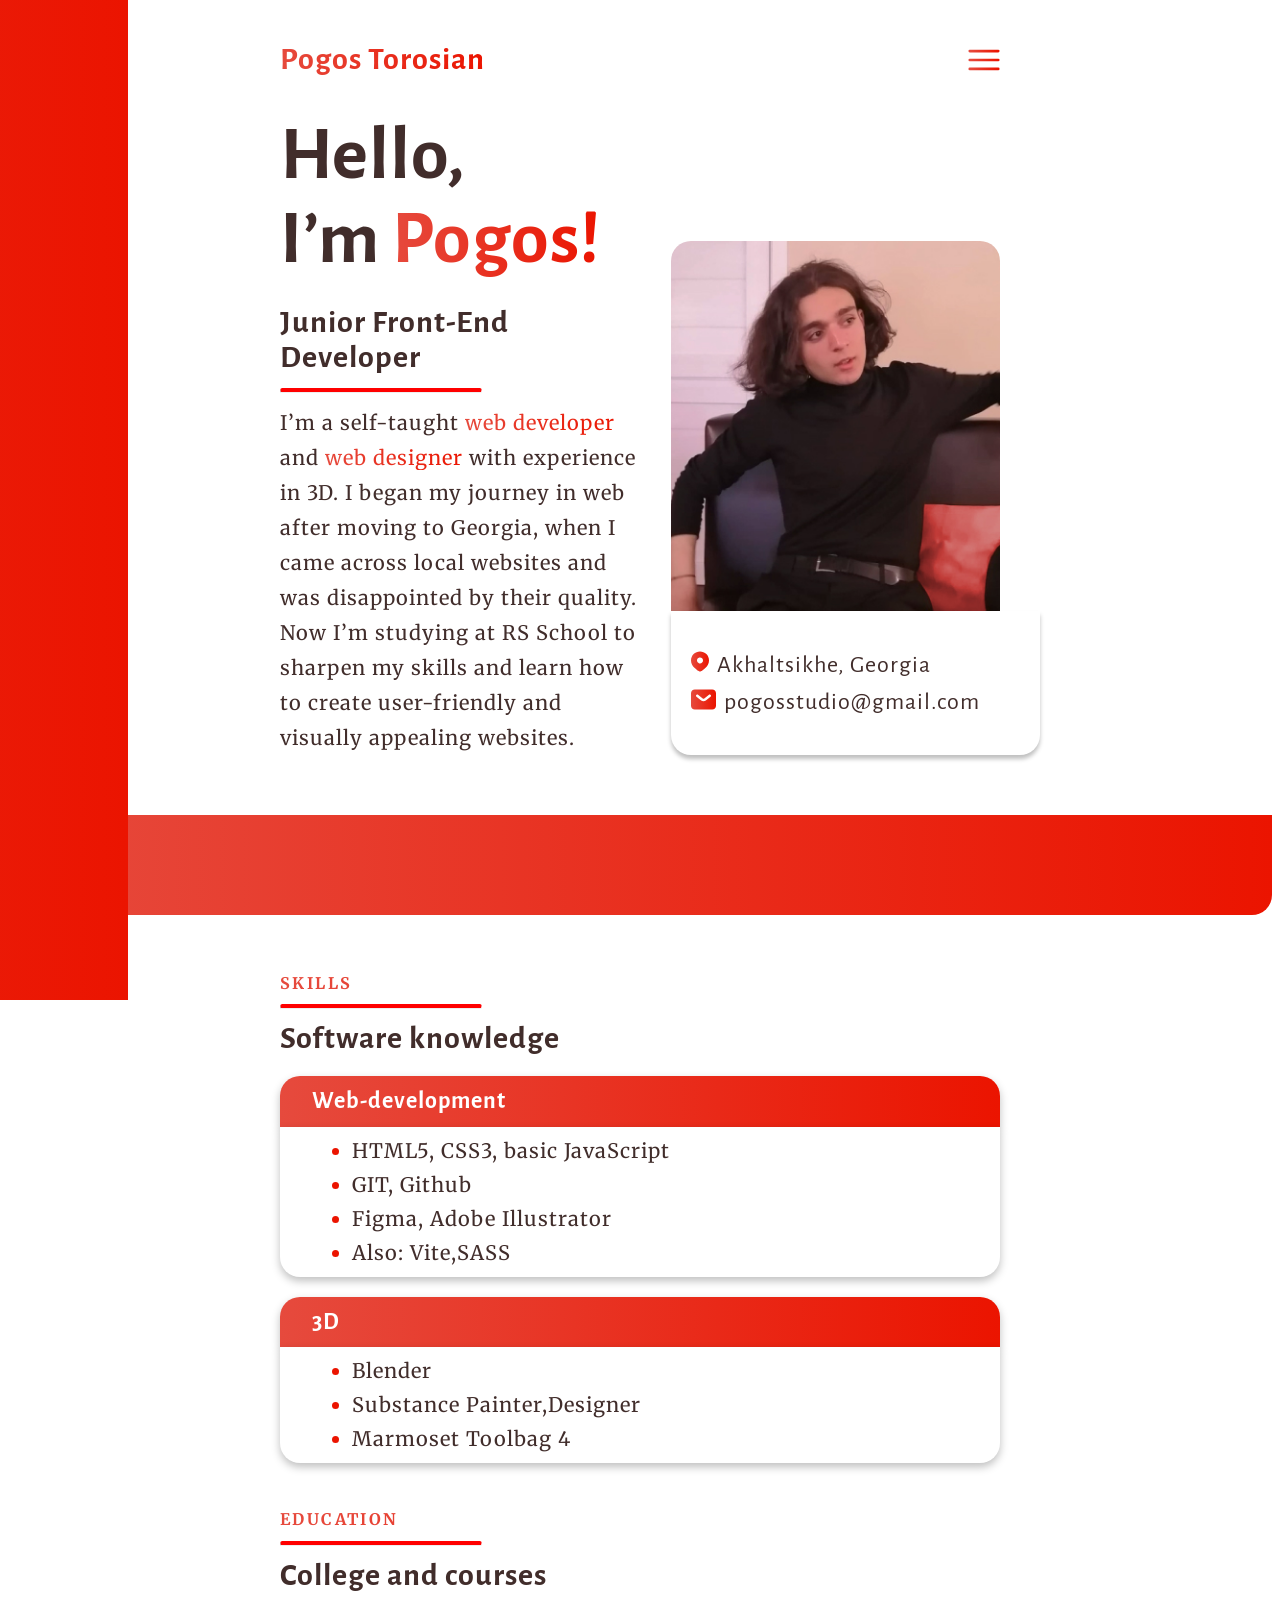
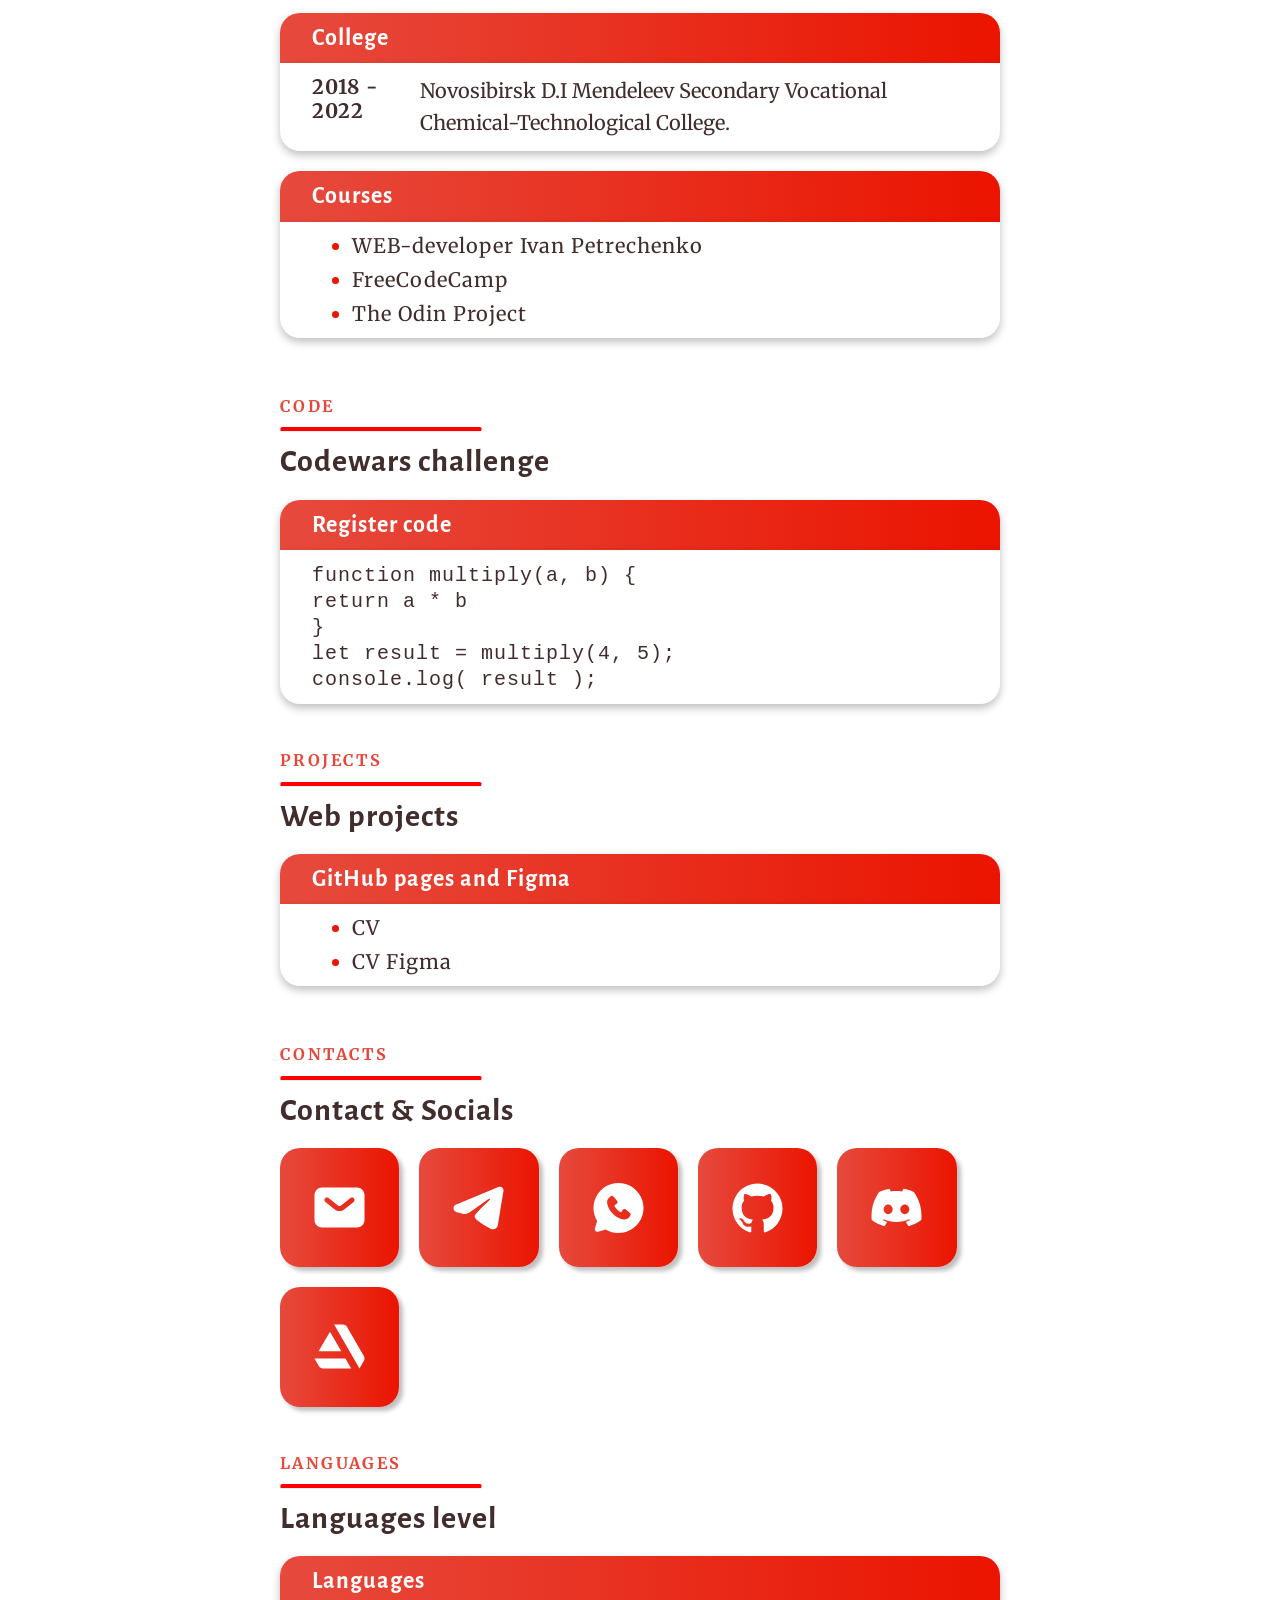
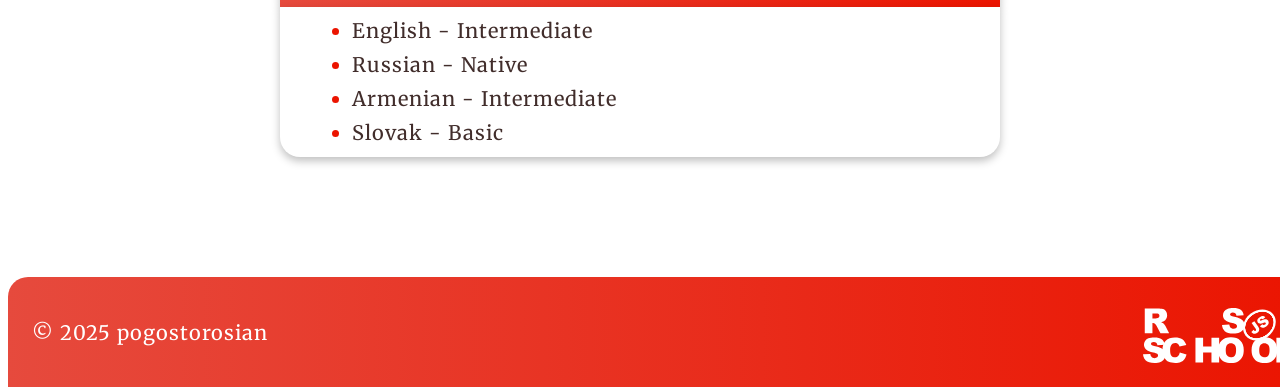
==== index.html @ 32701837 "fix: correct paths in contact section and footer" ====
<!doctype html>
<html lang="en">
<head>
  <meta charset="UTF-8">
  <meta
    name="viewport"
    content="width=device-width, initial-scale=1.0"
  >
  <meta
    http-equiv="X-UA-Compatible"
    content="ie=edge"
  >
  <title>CV | Pogos Torosian</title>
  <link
    rel="preconnect"
    href="https://fonts.googleapis.com"
  >
  <link
    rel="preconnect"
    href="https://fonts.gstatic.com"
    crossorigin
  >
  <link
    href="https://fonts.googleapis.com/css2?family=Alegreya+Sans:ital,wght@0,100;0,300;0,400;0,500;0,700;0,800;0,900;1,100;1,300;1,400;1,500;1,700;1,800;1,900&family=Merriweather:ital,opsz,wght@0,18..144,300..900;1,18..144,300..900&display=swap"
    rel="stylesheet"
  >
  <link rel="icon" type="image/x-icon" href="favicon.ico">
  <link
    rel="stylesheet"
    href="src/css/style.css"
  >
</head>
<body>
<header class="header">
  <div class="container">
    <div class="header__wrapper">
      <a
        href="https://pogosstuido.github.io/rsschool-cv/"
        target="_blank"
        class="header__logo"
      >Pogos
        Torosian
      </a>
      <nav>
        <ul class="header__nav">
          <li class="header__nav-element">
            <a href="#promo">Summary</a>
          </li>
          <li class="header__nav-element">
            <a href="#path">Skills</a>
          </li>
          <li class="header__nav-element">
            <a href="#path">Education</a>
          </li>
          <li class="header__nav-element">
            <a href="#build">Projects</a>
          </li>
          <li class="header__nav-element">
            <a href="#contacts">Contacts</a>
          </li>
          <li class="header__nav-element">
            <a href="#contacts">Languages</a>
          </li>
        </ul>
      </nav>
      <form
        action="https://github.com/PogosStuido"
        target="_blank"
      >
        <button type="submit" class="header__button button__states">GitHub
        </button>
      </form>

      <div class="header__menu">
        <img
          class="header__menu-close"
          src="src/icons/cross.svg"
          alt="burger"
        >
        <ul class="header__menu-nav">
          <li>
            <a
              class="header__menu-nav-element"
              href="#promo"
            >Summary
            </a>
          </li>
          <li>
            <a
              class="header__menu-nav-element"
              href="#path"
            >Skills
            </a>
          </li>
          <li>
            <a
              class="header__menu-nav-element"
              href="#path"
            >Education
            </a>
          </li>
          <li>
            <a
              class="header__menu-nav-element"
              href="#build"
            >Projects
            </a>
          </li>
          <li>
            <a
              class="header__menu-nav-element"
              href="#contacts"
            >Contacts
            </a>
          </li>
          <li>
            <a
              class="header__menu-nav-element"
              href="#contacts"
            >Languages
            </a>
          </li>
        </ul>
      </div>
      <img
        class="burger"
        src="src/icons/burger.svg"
        alt="burger"
      >
    </div>
  </div>
</header>
<main>
  <section
    id="promo"
    class="promo"
  >
    <div class="container">
      <div class="promo__wrapper">
        <div class="promo__info">
          <h1 class="promo__header">Hello, <br> I’m <span>Pogos!</span></h1>
          <h2 class="promo__title-h2">Junior Front-End Developer</h2>
          <hr>
          <p class="promo__text">I’m a self-taught <span>web developer</span>
            and <span>web
                designer</span>
            with
            experience in 3D. I
            began my journey in web
            after moving to
            Georgia, when I came across local websites and was disappointed by
            their quality. Now I’m
            studying
            at RS School to
            sharpen my skills and learn how to create user-friendly and visually
            appealing websites.
          </p>
        </div>

        <div class="promo__card">
          <img
            class="promo__card-image"
            src="src/image/cv_photo.jpg"
            alt="cv_photo"
          >

          <div class="promo__card-info">
            <address class="promo__address">Akhaltsikhe, Georgia</address>
            <a
              class="promo__email"
              href="mailto:pogosstudio@gmail.com"
              target="_blank"
            >pogosstudio@gmail.com
            </a>
          </div>
        </div>
      </div>
    </div>
    <div class="promo__divider"></div>
  </section>
  <section
    id="path"
    class="path"
  >
    <div class="container">
      <div class="path__wrapper">
        <div class="path__skills">
          <div class="card__title-wrapper">
            <p class="card__subtitle">skills</p>
            <hr class="card__title-hr">
            <h2 class="title_h2">Software knowledge</h2>
          </div>
          <div class="card__wrapper">
            <div class="card__header">
              <h3>Web-development</h3>
            </div>
            <div class="card__info">
              <ul class="card__list">
                <li>HTML5, CSS3, basic JavaScript</li>
                <li>GIT, Github</li>
                <li>Figma, Adobe Illustrator</li>
                <li>Also: Vite,SASS</li>
              </ul>
            </div>
          </div>
          <div class="card__wrapper">
            <div class="card__header">
              <h3>3D</h3>
            </div>
            <div class="card__info">
              <ul class="card__list">
                <li>Blender</li>
                <li>Substance Painter,Designer</li>
                <li>Marmoset Toolbag 4</li>
              </ul>
            </div>
          </div>

        </div>
        <div class="path__education">
          <div class="card__title-wrapper card__title-wrapper_right">
            <p class="card__subtitle">education</p>
            <hr class="card__title-hr">
            <h2 class="title_h2">College and courses</h2>
          </div>
          <div class="card__wrapper">
            <div class="card__header">
              <h3>College</h3>
            </div>
            <div class="card__info">
              <div class="card__info-wrapper">
                <div class="card__info-year">2018 - 2022</div>
                <div class="card__info-college">Novosibirsk D.I Mendeleev
                  Secondary Vocational
                  Chemical-Technological College.
                </div>
              </div>
            </div>
          </div>
          <div class="card__wrapper">
            <div class="card__header">
              <h3>Courses</h3>
            </div>
            <div class="card__info">
              <ul class="card__list">
                <li>
                  <a
                    class="text__states"
                    href="https://www.udemy.com/course/webdeveloper"
                    target="_blank"
                  >WEB-developer Ivan Petrechenko
                  </a>
                </li>

                <li>
                  <a
                    class="text__states"
                    href="https://www.freecodecamp.org/learn/"
                    target="_blank"
                  >FreeCodeCamp
                  </a>
                </li>

                <li>
                  <a
                    class="text__states"
                    href="https://www.theodinproject.com/dashboard"
                    target="_blank"
                  >The Odin
                    Project
                  </a>
                </li>
              </ul>
            </div>
          </div>
        </div>
      </div>
    </div>
  </section>
  <section
    id="build"
    class="build"
  >
    <div class="container">
      <div class="build__wrapper">
        <div class="build__code">
          <div class="card__title-wrapper">
            <p class="card__subtitle">code</p>
            <hr class="card__title-hr">
            <h2 class="title_h2">Codewars challenge</h2>
          </div>
          <div class="card__wrapper">
            <div class="card__header">
              <h3>Register code</h3>
            </div>
            <div class="card__info">
              <code>
                function multiply(a, b) { <br>
                return a * b<br>
                }<br>
                let result = multiply(4, 5);<br>
                console.log( result );
              </code>
            </div>
          </div>
        </div>
        <div class="build__projects">
          <div class="card__title-wrapper card__title-wrapper_right">
            <p class="card__subtitle">projects</p>
            <hr class="card__title-hr">
            <h2 class="title_h2">Web projects</h2>
          </div>
          <div class="card__wrapper">
            <div class="card__header">
              <h3>GitHub pages and Figma</h3>
            </div>
            <div class="card__info">
              <ul class="card__list">
                <li>
                  <a
                    class="text__states"
                    href="https://pogosstuido.github.io/rsschool-cv/"
                    target="_blank"
                  >CV
                  </a>
                </li>
                <li>
                  <a
                    class="text__states"
                    href="https://www.figma.com/proto/O8RTBp2Y19gPOUyyWsHbS3/CV-Rs-School-Porject?page-id=1%3A2&node-id=17-2057&viewport=-371%2C-1335%2C0.42&t=AUStkXwqy9OyeYuq-1&scaling=min-zoom&content-scaling=fixed"
                    target="_blank"
                  >CV Figma
                  </a>
                </li>
              </ul>
            </div>
          </div>
        </div>
      </div>
    </div>
  </section>
  <section
    id="contacts"
    class="contacts"
  >
    <div class="container">
      <div class="contacts__wrapper">
        <div class="contacts__social">
          <div class="card__title-wrapper">
            <p class="card__subtitle">contacts</p>
            <hr class="card__title-hr">
            <h2 class="title_h2">Contact & Socials</h2>
          </div>
          <div class="contacts__social-wrapper">
            <a
              href="mailto:pogosstudio@gmail.com"
              target="_blank"
              class="small-card button__states"
            >
              <img
                src="src/icons/email.svg"
                alt="email-icon"
                class="social-icon"
              >
            </a>
            <a
              href="https://t.me/pogosikjan"
              target="_blank"
              class="small-card button__states"
            >
              <img
                src="src/icons/telegram.svg"
                alt="telegram-icon"
                class="social-icon"
              >
            </a>

            <a
              href="https://wa.me/89039027598"
              target="_blank"
              class="small-card button__states"
            >
              <img
                src="src/icons/whatsapp.svg"
                alt="whatsapp-icon"
                class="social-icon"
              >
            </a>

            <a
              href="https://github.com/PogosStuido"
              target="_blank"
              class="small-card button__states"
            >
              <img
                src="src/icons/github.svg"
                alt="github-icon"
                class="social-icon"
              >
            </a>

            <a
              href="https://discord.com/users/pogosikjan"
              target="_blank"
              class="small-card button__states"
            >
              <img
                src="src/icons/discord.svg"
                alt="discord-icon"
                class="social-icon"
              >
            </a>

            <a
              href="https://www.artstation.com/pogosstudio"
              target="_blank"
              class="small-card button__states"
            >
              <img
                src="src/icons/artstation.svg"
                alt="artstation-icon"
                class="social-icon"
              >
            </a>

          </div>
        </div>
        <div class="contacts__languages">
          <div class="card__title-wrapper card__title-wrapper_right">
            <p class="card__subtitle">languages</p>
            <hr class="card__title-hr">
            <h2 class="title_h2">Languages level</h2>
          </div>
          <div class="card__wrapper">
            <div class="card__header">
              <h3>Languages</h3>
            </div>
            <div class="card__info">
              <ul class="card__list">
                <li>English - Intermediate</li>
                <li>Russian - Native</li>
                <li>Armenian - Intermediate</li>
                <li>Slovak - Basic</li>
              </ul>
            </div>
          </div>
        </div>
      </div>
    </div>
  </section>

</main>

<footer class="footer">
  <div class="footer__wrapper">
    <a
      href="https://github.com/PogosStuido"
      target="_blank"
      class="footer__text"
    >© 2025 pogostorosian
    </a>
    <a
      href="https://rs.school/courses/javascript-ru"
      target="_blank"
    >
      <img
        class="footer__logo"
        src="src/logo/rsschool-logo.svg"
        alt="rsschool-logo"
      >
    </a>
  </div>
</footer>

<script
  type="module"
  src="src/js/index.js"
></script>
</body>
</html>
---- src/css/style.css ----
@import url(libs/modern-normalize.min.css);
@import url(base/basic.css);

@import url(ui/cards.css);
@import url(ui/buttons.css);

@import url(blocks/header.css);
@import url(blocks/promo.css);
@import url(blocks/path.css);
@import url(blocks/build.css);
@import url(blocks/contacts.css);
@import url(blocks/footer.css);
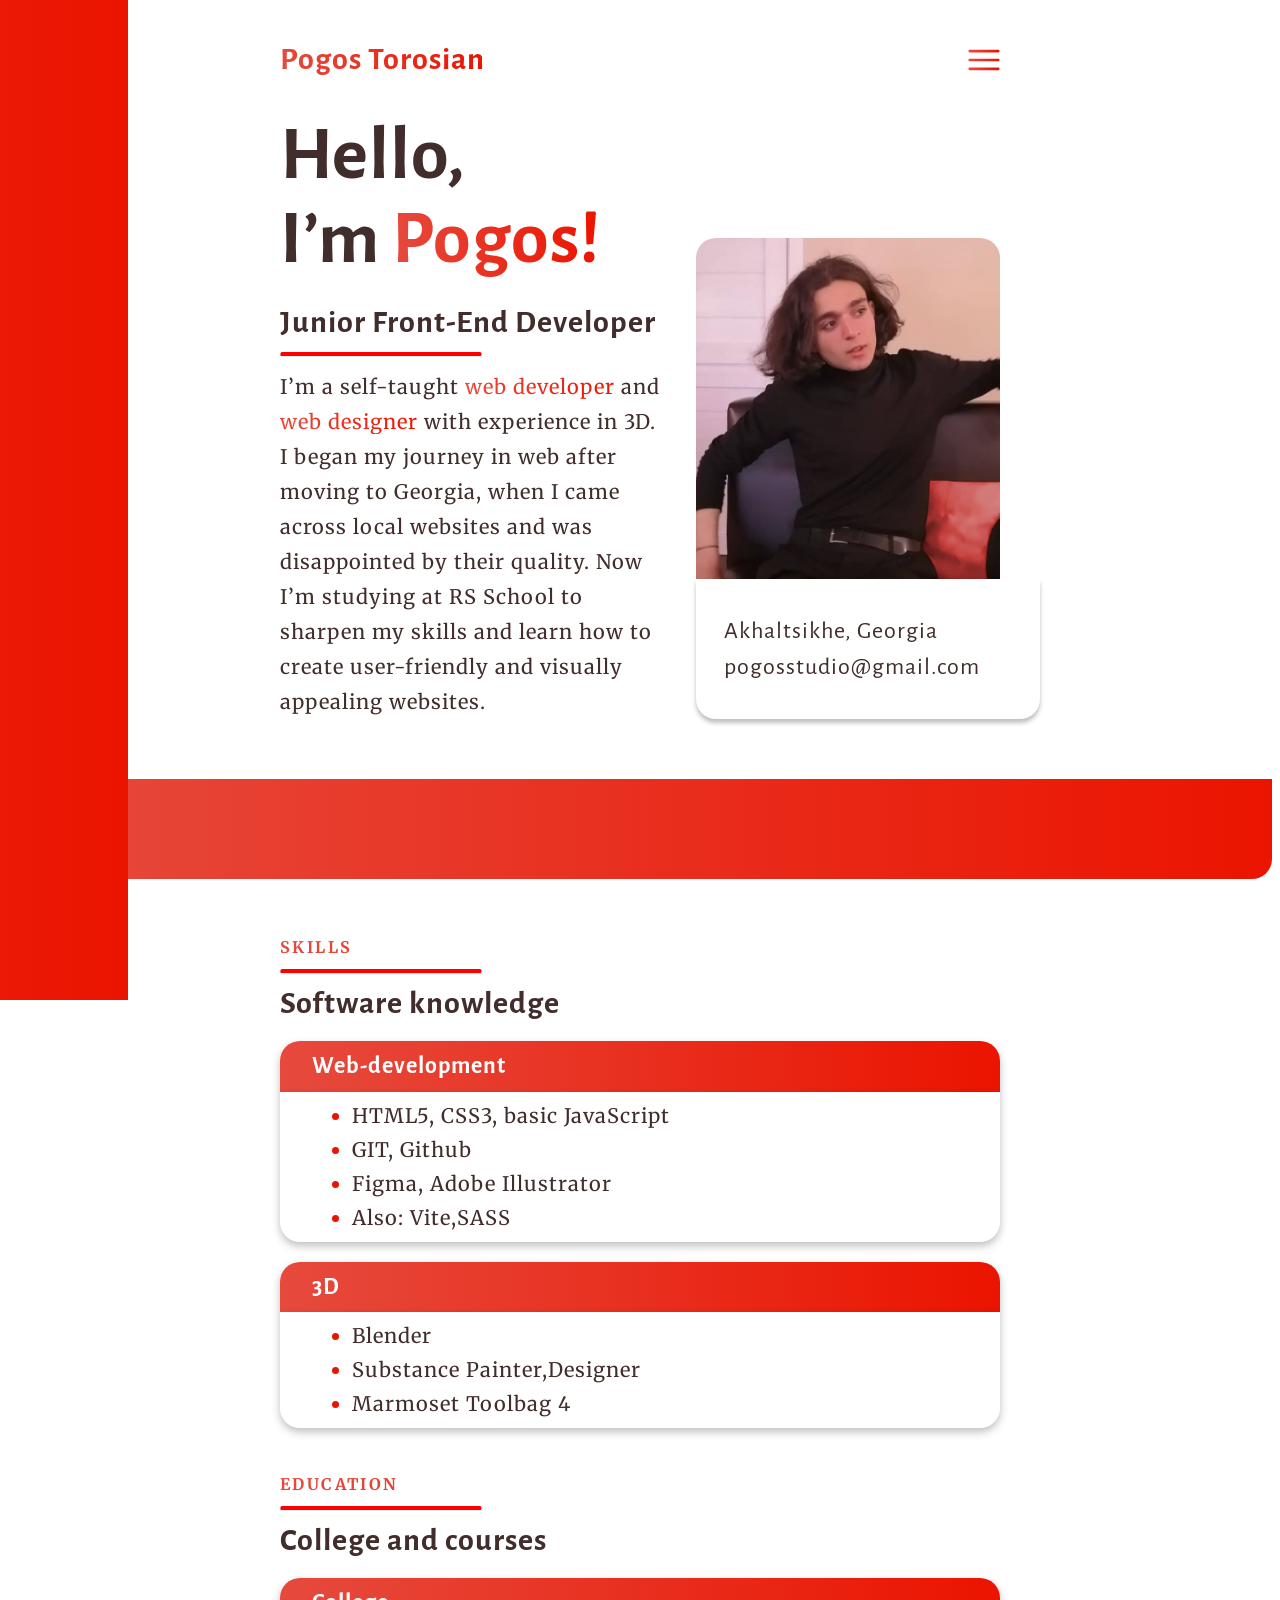
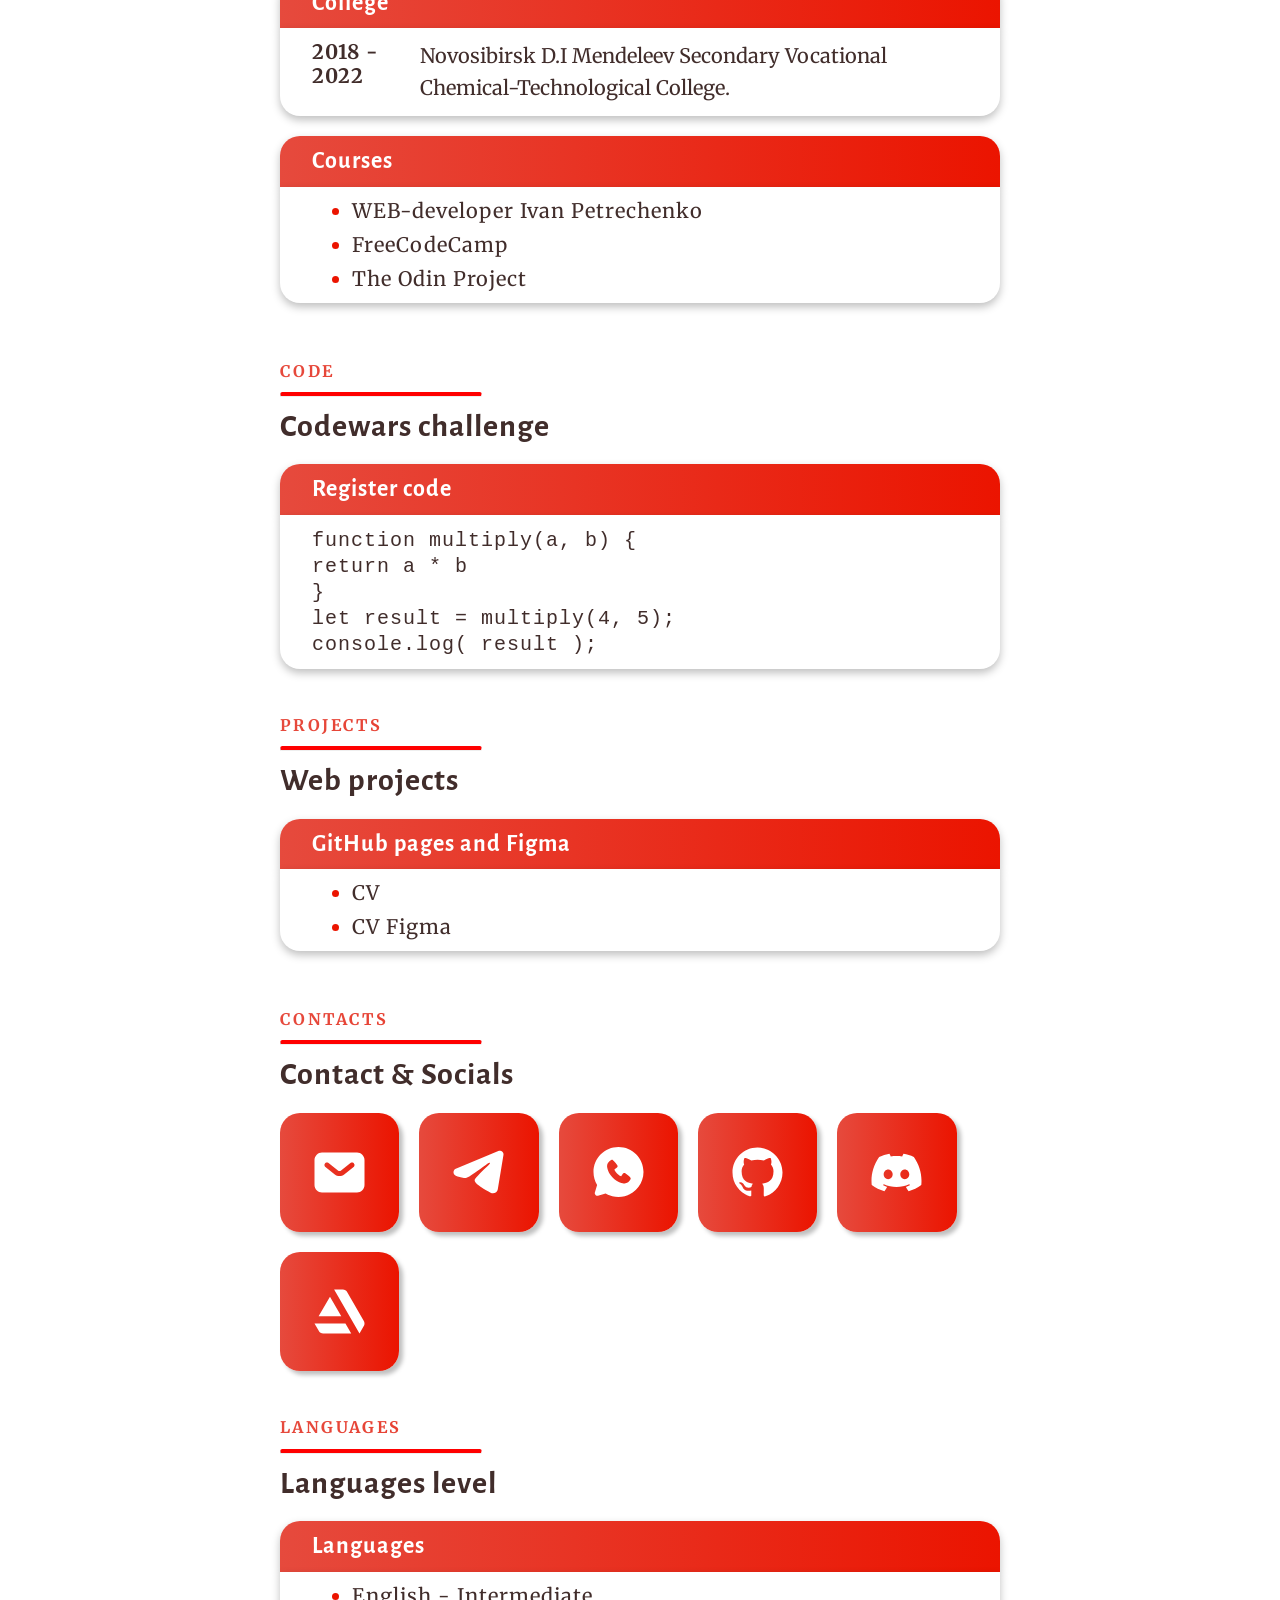
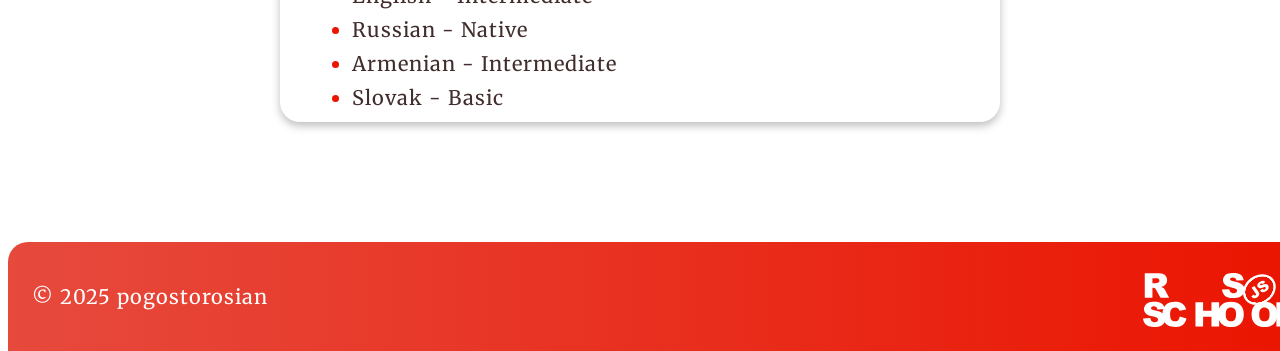
==== commit cf7e68ee: "refactor: change doctype to DOCTYPE" ====
--- a/index.html
+++ b/index.html
@@ -1,4 +1,4 @@
-<!doctype html>
+<!DOCTYPE html>
 <html lang="en">
 <head>
   <meta charset="UTF-8">
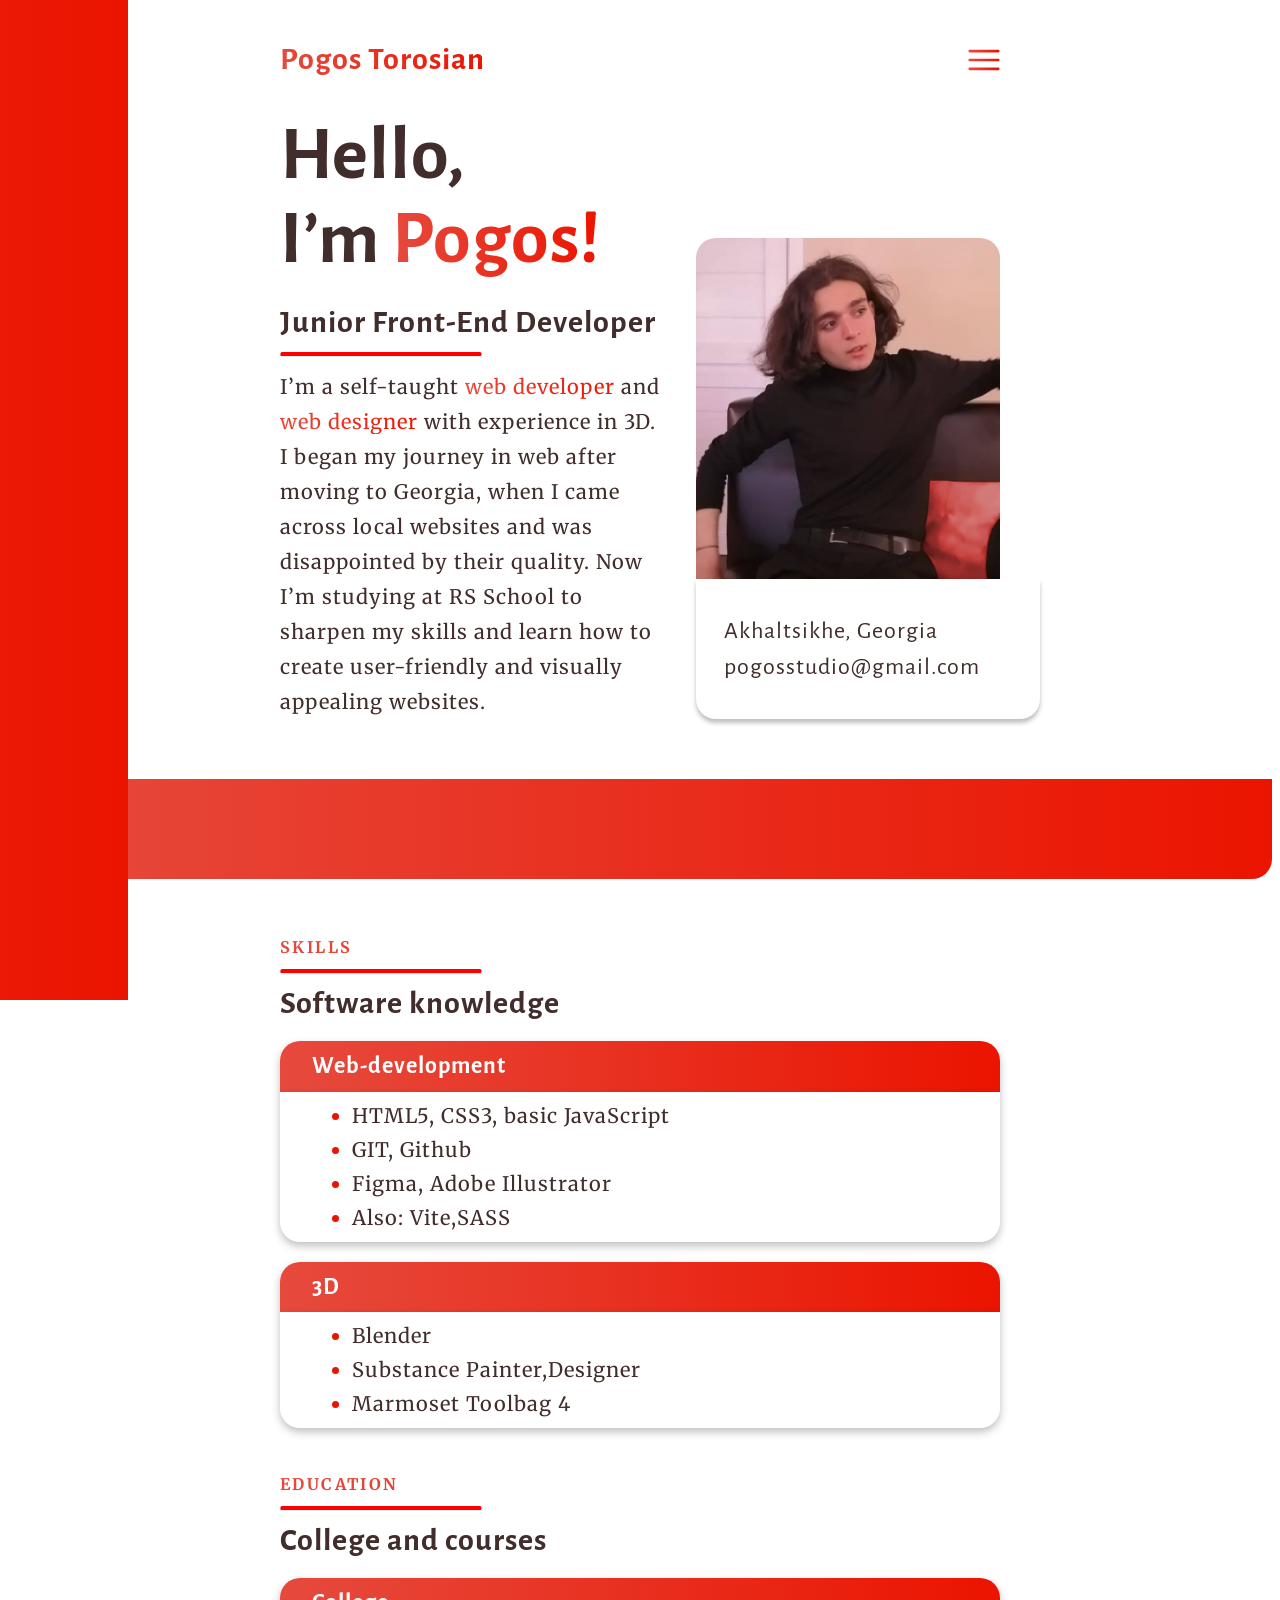
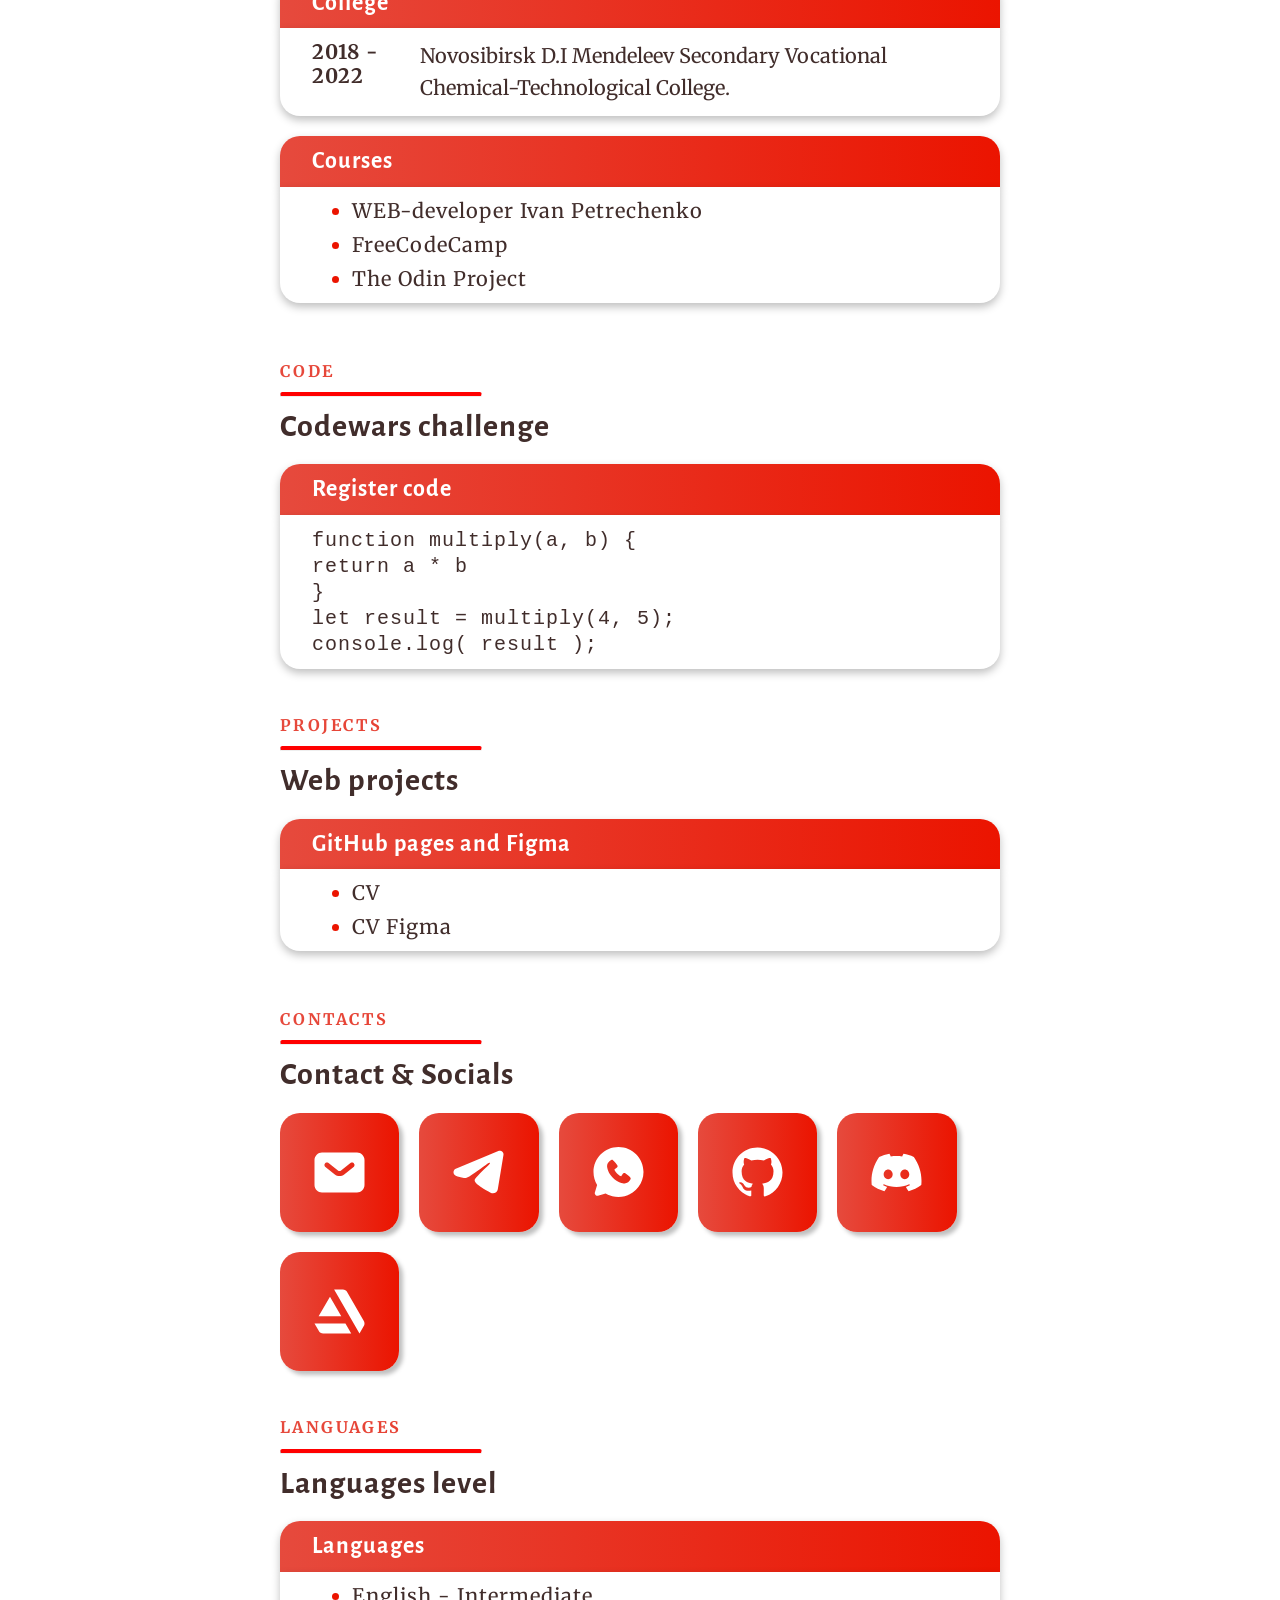
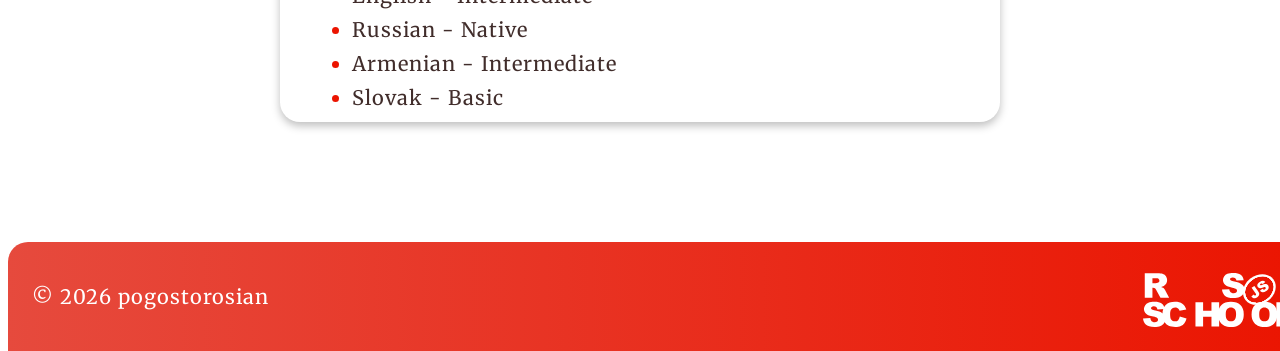
==== commit eae8da21: "fix: change year in footer" ====
--- a/index.html
+++ b/index.html
@@ -21,7 +21,7 @@
     crossorigin
   >
   <link
-    href="https://fonts.googleapis.com/css2?family=Alegreya+Sans:ital,wght@0,100;0,300;0,400;0,500;0,700;0,800;0,900;1,100;1,300;1,400;1,500;1,700;1,800;1,900&family=Merriweather:ital,opsz,wght@0,18..144,300..900;1,18..144,300..900&display=swap"
+    href="https://fonts.googleapis.com/css2?family=Alegreya+Sans:ital,wght@0,100;0,300;0,400;0,500;0,700;0,800;0,900;1,100;1,300;1,400;1,500;1,700;1,800;1,900&amp;family=Merriweather:ital,opsz,wght@0,18..144,300..900;1,18..144,300..900&amp;display=swap"
     rel="stylesheet"
   >
   <link rel="icon" type="image/x-icon" href="favicon.ico">
@@ -327,10 +327,11 @@
                 <li>
                   <a
                     class="text__states"
-                    href="https://www.figma.com/proto/O8RTBp2Y19gPOUyyWsHbS3/CV-Rs-School-Porject?page-id=1%3A2&node-id=17-2057&viewport=-371%2C-1335%2C0.42&t=AUStkXwqy9OyeYuq-1&scaling=min-zoom&content-scaling=fixed"
+                    href="https://www.figma.com/proto/O8RTBp2Y19gPOUyyWsHbS3/CV-Rs-School-Porject?page-id=1%3A2&amp;node-id=17-2057&amp;viewport=-371%2C-1335%2C0.42&amp;t=AUStkXwqy9OyeYuq-1&amp;scaling=min-zoom&amp;content-scaling=fixed"
                     target="_blank"
                   >CV Figma
                   </a>
+
                 </li>
               </ul>
             </div>
@@ -349,7 +350,7 @@
           <div class="card__title-wrapper">
             <p class="card__subtitle">contacts</p>
             <hr class="card__title-hr">
-            <h2 class="title_h2">Contact & Socials</h2>
+            <h2 class="title_h2">Contact &amp; Socials</h2>
           </div>
           <div class="contacts__social-wrapper">
             <a
@@ -457,7 +458,7 @@
       href="https://github.com/PogosStuido"
       target="_blank"
       class="footer__text"
-    >© 2025 pogostorosian
+    >© 2026 pogostorosian
     </a>
     <a
       href="https://rs.school/courses/javascript-ru"
@@ -477,4 +478,4 @@
   src="src/js/index.js"
 ></script>
 </body>
-</html>+</html>
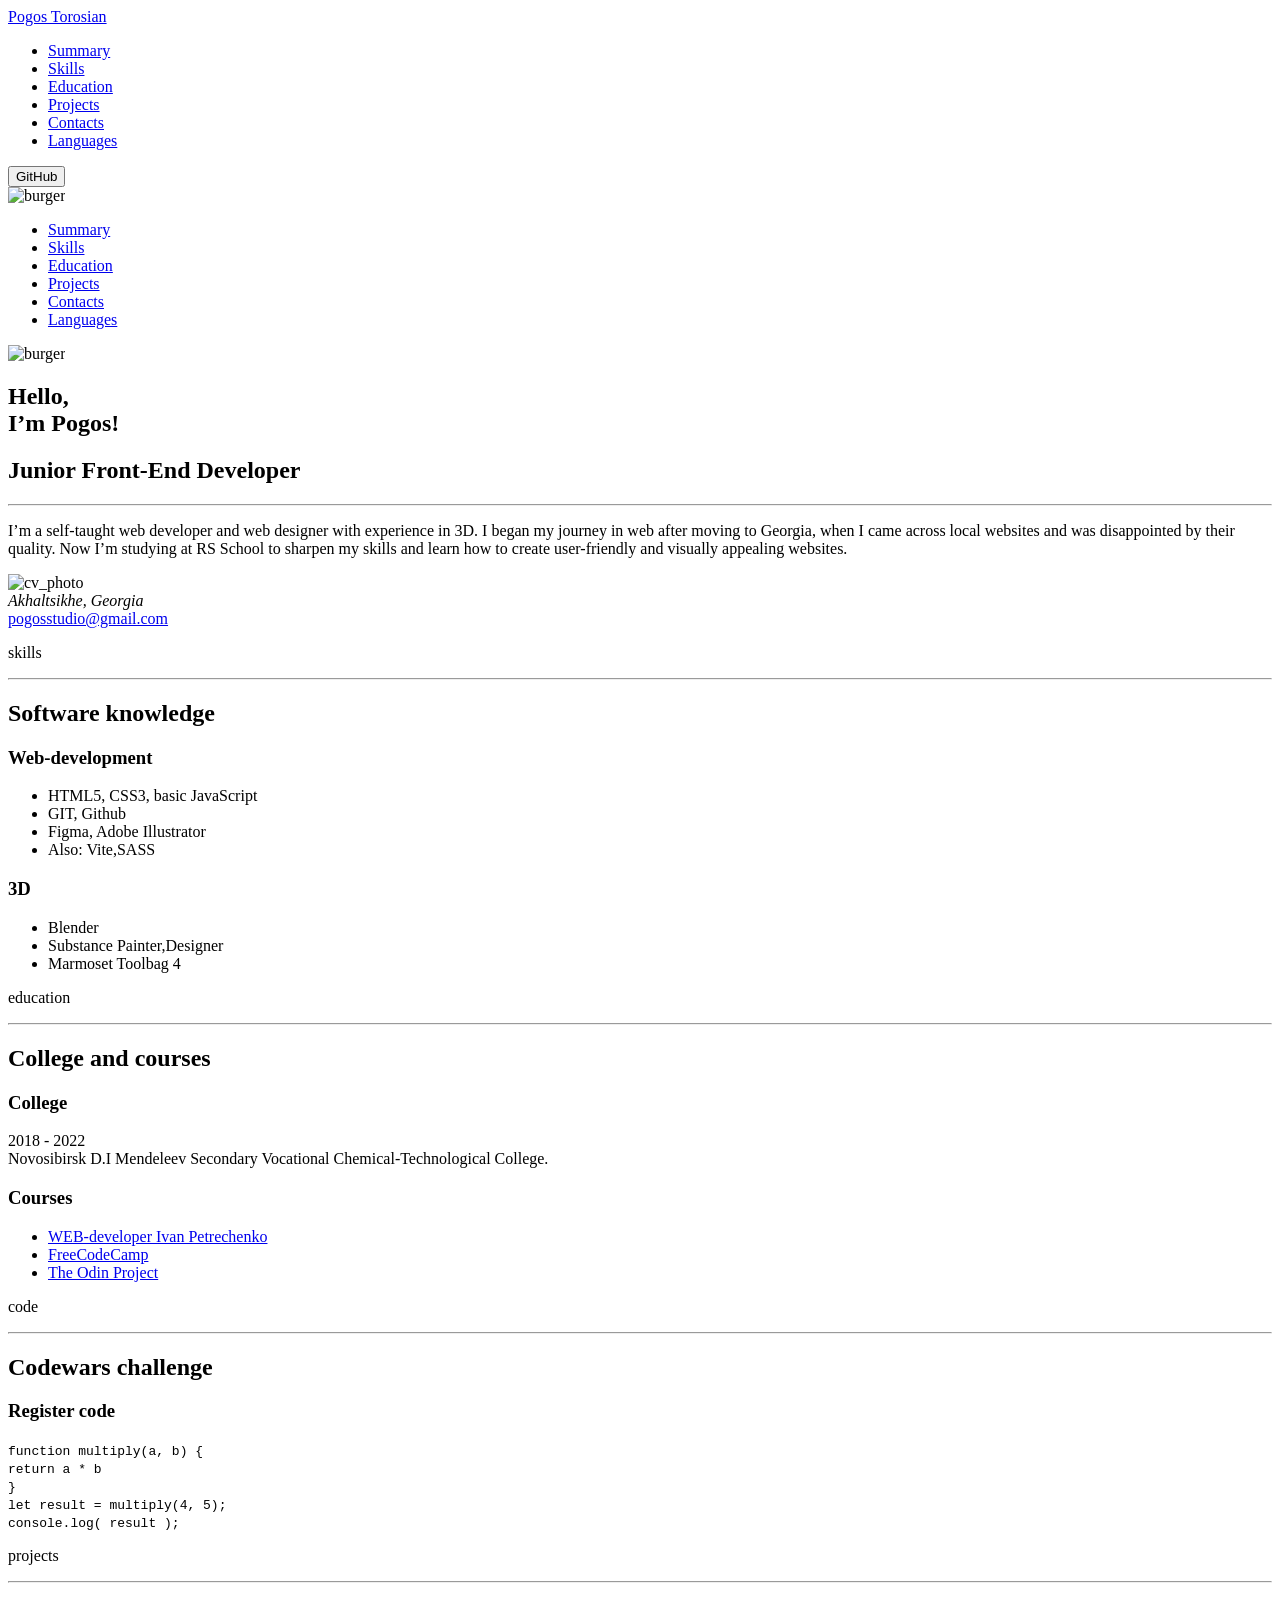
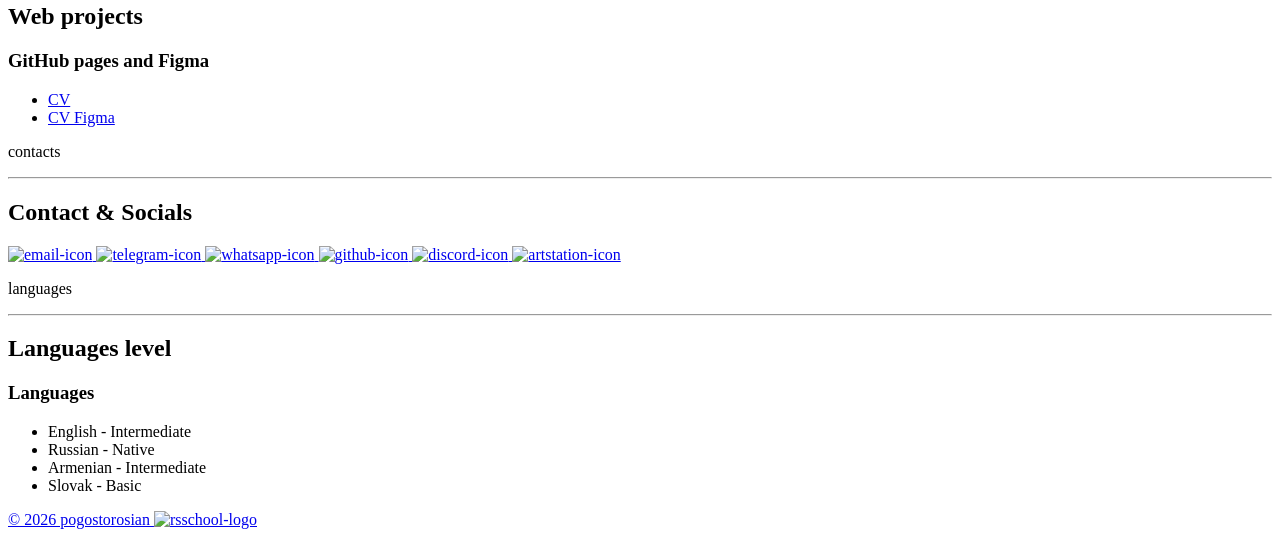
==== commit 820d58aa: "fix: resolve merge errors" ====
--- a/index.html
+++ b/index.html
@@ -461,7 +461,7 @@
     >© 2026 pogostorosian
     </a>
     <a
-      href="https://rs.school/courses/javascript-ru"
+      href="https://rs.school/courses/javascript"
       target="_blank"
     >
       <img
